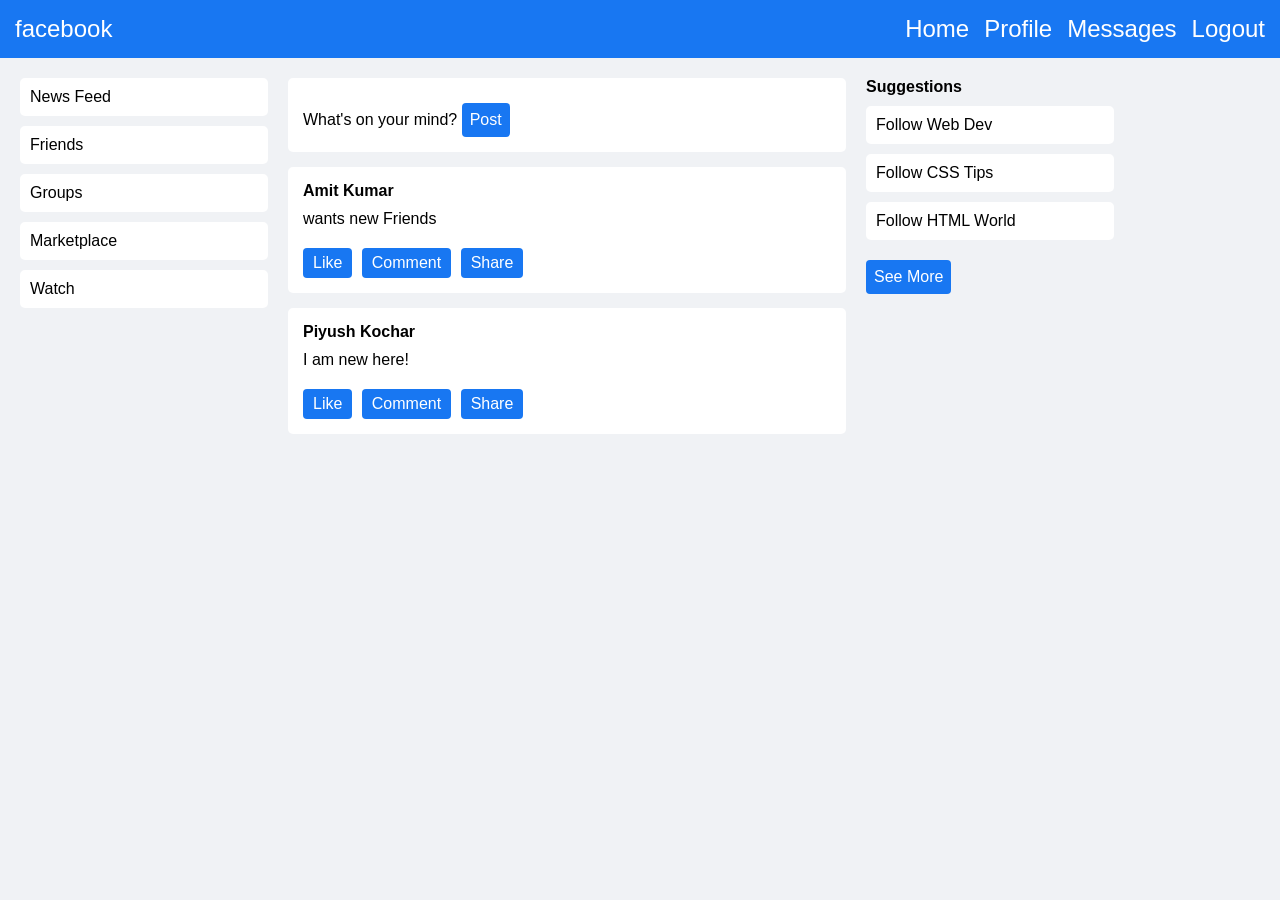
==== facebook/index.html @ 1290de61 "Add files via upload" ====
<!DOCTYPE html>
<html>
<head>
    <title>Facebook Style Page</title>
    <link rel="stylesheet" href="style.css">
</head>
<body>

    <!-- Top Header -->
    <div class="header">
        facebook
        <div class="nav">
            <div class="nav-item">Home</div>
            <div class="nav-item">Profile</div>
            <div class="nav-item">Messages</div>
            <div class="nav-item">Logout</div>
        </div>
    </div>

    <!-- Main Content -->
    <div class="main">

        <!-- Left Sidebar -->
        <div class="sidebar">
            <div class="side-item">News Feed</div>
            <div class="side-item">Friends</div>
            <div class="side-item">Groups</div>
            <div class="side-item">Marketplace</div>
            <div class="side-item">Watch</div>
        </div>

        <!-- Feed Section -->
        <div class="feed">

            <div class="status-box">
                What's on your mind?
                <div class="btn">Post</div>
            </div>

            <div class="post">
                <div class="username">Amit Kumar</div>
                <div class="content">wants new Friends</div>
                <div class="actions">
                    <div class="btn small">Like</div>
                    <div class="btn small">Comment</div>
                    <div class="btn small">Share</div>
                </div>
            </div>

            <div class="post">
                <div class="username">Piyush Kochar</div>
                <div class="content">I am new here! </div>
                <div class="actions">
                    <div class="btn small">Like</div>
                    <div class="btn small">Comment</div>
                    <div class="btn small">Share</div>
                </div>
            </div>

        </div>

        <!-- Right Sidebar -->
        <div class="rightbar">
            <div class="right-title">Suggestions</div>
            <div class="right-item">Follow Web Dev</div>
            <div class="right-item">Follow CSS Tips</div>
            <div class="right-item">Follow HTML World</div>
            <div class="btn">See More</div>
        </div>

    </div>


</body>
</html>
---- facebook/style.css ----
body {
    margin: 0;
    font-family: Arial, sans-serif;
    background-color: #f0f2f5;
}

/* Header */
.header {
    background-color: #1877f2;
    color: white;
    padding: 15px;
    font-size: 24px;
    display: flex;
    justify-content: space-between;
    align-items: center;
}

.nav {
    display: flex;
    gap: 15px;
}

.nav-item {
    cursor: pointer;
}

/* Main layout */
.main {
    display: flex;
    padding: 20px;
}

/* Left sidebar */
.sidebar {
    width: 20%;
}

.side-item {
    background: white;
    padding: 10px;
    margin-bottom: 10px;
    border-radius: 5px;
}

/* Feed */
.feed {
    width: 45%;
    margin: 0 20px;
}

.status-box {
    background: white;
    padding: 15px;
    border-radius: 5px;
    margin-bottom: 15px;
}

/* Posts */
.post {
    background: white;
    padding: 15px;
    border-radius: 5px;
    margin-bottom: 15px;
}

.username {
    font-weight: bold;
}

.content {
    margin: 10px 0;
}

/* Buttons */
.btn {
    background-color: #1877f2;
    color: white;
    padding: 8px;
    margin-top: 10px;
    display: inline-block;
    border-radius: 4px;
    text-align: center;
    cursor: pointer;
}

.small {
    padding: 6px 10px;
    margin-right: 5px;
}

.actions {
    margin-top: 10px;
}

/* Right sidebar */
.rightbar {
    width: 20%;
}

.right-title {
    font-weight: bold;
    margin-bottom: 10px;
}

.right-item {
    background: white;
    padding: 10px;
    margin-bottom: 10px;
    border-radius: 5px;
}

/* Footer */
.footer {
    background: #e4e6eb;
    text-align: center;
    padding: 10px;
    margin-top: 20px;
}
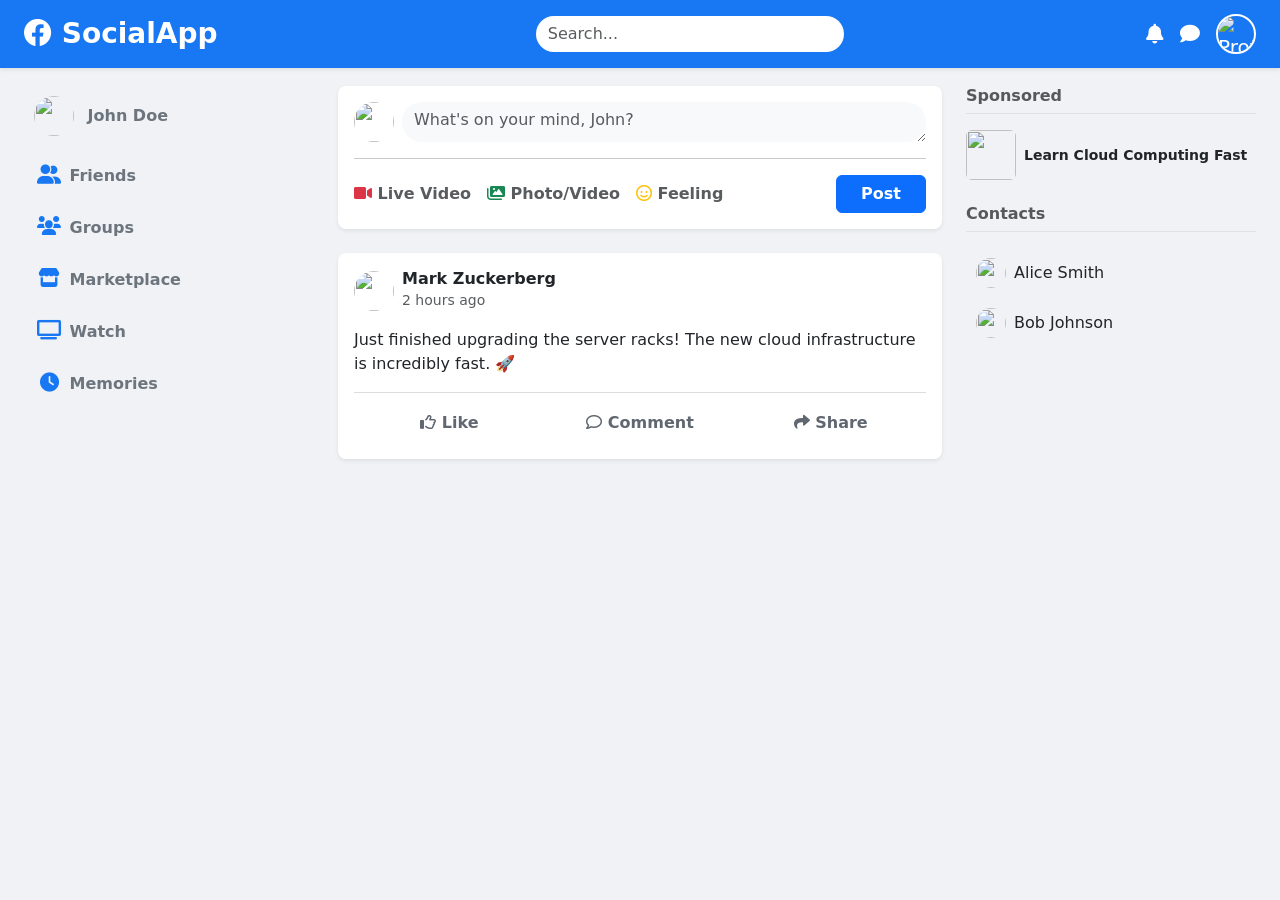
==== commit 16afbbfc: "Revamp Facebook-style page with Bootstrap and new layout Updated the HTML structure and styling for " ====
--- a/facebook/index.html
+++ b/facebook/index.html
@@ -1,75 +1,239 @@
 <!DOCTYPE html>
-<html>
+<html lang="en">
 <head>
-    <title>Facebook Style Page</title>
-    <link rel="stylesheet" href="style.css">
+    <meta charset="UTF-8">
+    <meta name="viewport" content="width=device-width, initial-scale=1.0">
+    <title>SocialApp - Feed</title>
+    <!-- Bootstrap 5 CSS -->
+    <link href="https://cdn.jsdelivr.net/npm/bootstrap@5.3.0/dist/css/bootstrap.min.css" rel="stylesheet">
+    <!-- FontAwesome for Icons -->
+    <link rel="stylesheet" href="https://cdnjs.cloudflare.com/ajax/libs/font-awesome/6.0.0/css/all.min.css">
+    
+    <!-- Custom CSS -->
+    <style>
+        body {
+            background-color: #f0f2f5; /* Official Facebook background color */
+            padding-top: 70px;
+        }
+        .navbar {
+            background-color: #1877f2; /* Official Facebook blue */
+        }
+        .sidebar-item {
+            padding: 10px;
+            border-radius: 8px;
+            cursor: pointer;
+            transition: background 0.2s;
+        }
+        .sidebar-item:hover {
+            background-color: #e4e6e9;
+        }
+        .sidebar-icon {
+            width: 30px;
+            text-align: center;
+            font-size: 1.2rem;
+            color: #1877f2;
+        }
+        .profile-pic {
+            width: 40px;
+            height: 40px;
+            border-radius: 50%;
+            object-fit: cover;
+        }
+        /* Using Flexbox for action buttons */
+        .post-actions {
+            display: flex;
+            justify-content: space-between;
+            border-top: 1px solid #ddd;
+            padding-top: 10px;
+            margin-top: 10px;
+        }
+        .action-btn {
+            flex: 1;
+            text-align: center;
+            padding: 8px;
+            border-radius: 5px;
+            cursor: pointer;
+            color: #606770;
+            font-weight: bold;
+        }
+        .action-btn:hover {
+            background-color: #f0f2f5;
+        }
+        .liked {
+            color: #1877f2;
+        }
+    </style>
 </head>
 <body>
 
-    <!-- Top Header -->
-    <div class="header">
-        facebook
-        <div class="nav">
-            <div class="nav-item">Home</div>
-            <div class="nav-item">Profile</div>
-            <div class="nav-item">Messages</div>
-            <div class="nav-item">Logout</div>
+    <!-- Top Navigation Bar -->
+    <nav class="navbar navbar-expand-lg navbar-dark fixed-top shadow-sm">
+        <div class="container-fluid px-4">
+            <a class="navbar-brand fw-bold fs-3" href="#"><i class="fab fa-facebook"></i> SocialApp</a>
+            
+            <form class="d-flex mx-auto w-25" onsubmit="event.preventDefault();">
+                <input class="form-control rounded-pill border-0" type="search" placeholder="Search...">
+            </form>
+
+            <div class="d-flex align-items-center text-white gap-3 fs-5">
+                <i class="fas fa-bell header-icon"></i>
+                <i class="fas fa-comment header-icon"></i>
+                <img src="https://ui-avatars.com/api/?name=User&background=fff&color=1877f2" class="profile-pic border border-2 border-white" alt="Profile">
+            </div>
+        </div>
+    </nav>
+
+    <!-- Main Grid Layout (2D CSS Grid via Bootstrap) -->
+    <div class="container-fluid px-4">
+        <div class="row">
+            
+            <!-- Left Sidebar (Navigation) -->
+            <div class="col-md-3 d-none d-md-block" style="height: calc(100vh - 70px); position: sticky; top: 70px;">
+                <div class="d-flex flex-column gap-2 mt-3 fw-bold text-secondary">
+                    <div class="sidebar-item"><img src="https://ui-avatars.com/api/?name=User&background=1877f2&color=fff" class="profile-pic me-2"> John Doe</div>
+                    <div class="sidebar-item"><i class="fas fa-user-friends sidebar-icon"></i> Friends</div>
+                    <div class="sidebar-item"><i class="fas fa-users sidebar-icon"></i> Groups</div>
+                    <div class="sidebar-item"><i class="fas fa-store sidebar-icon"></i> Marketplace</div>
+                    <div class="sidebar-item"><i class="fas fa-tv sidebar-icon"></i> Watch</div>
+                    <div class="sidebar-item"><i class="fas fa-clock sidebar-icon"></i> Memories</div>
+                </div>
+            </div>
+
+            <!-- Center Column (The Feed) -->
+            <div class="col-md-6 mt-3">
+                
+                <!-- Create Post Card -->
+                <div class="card shadow-sm border-0 mb-4 rounded-3">
+                    <div class="card-body">
+                        <div class="d-flex gap-2 mb-3">
+                            <img src="https://ui-avatars.com/api/?name=User&background=1877f2&color=fff" class="profile-pic">
+                            <!-- This textarea will be read by our JS DOM script -->
+                            <textarea id="postInput" class="form-control rounded-pill bg-light border-0" rows="1" placeholder="What's on your mind, John?"></textarea>
+                        </div>
+                        <hr>
+                        <div class="d-flex justify-content-between align-items-center">
+                            <div class="d-flex gap-3 text-muted fw-bold">
+                                <div><i class="fas fa-video text-danger"></i> Live Video</div>
+                                <div><i class="fas fa-images text-success"></i> Photo/Video</div>
+                                <div><i class="far fa-smile text-warning"></i> Feeling</div>
+                            </div>
+                            <button id="postBtn" class="btn btn-primary px-4 fw-bold">Post</button>
+                        </div>
+                    </div>
+                </div>
+
+                <!-- Feed Container (New posts go here) -->
+                <div id="feedContainer">
+                    
+                    <!-- Hardcoded Example Post -->
+                    <div class="card shadow-sm border-0 mb-4 rounded-3">
+                        <div class="card-body">
+                            <div class="d-flex align-items-center gap-2 mb-2">
+                                <img src="https://ui-avatars.com/api/?name=Mark&background=random" class="profile-pic">
+                                <div>
+                                    <h6 class="mb-0 fw-bold">Mark Zuckerberg</h6>
+                                    <small class="text-muted">2 hours ago</small>
+                                </div>
+                            </div>
+                            <p class="card-text mt-3">Just finished upgrading the server racks! The new cloud infrastructure is incredibly fast. 🚀</p>
+                            
+                            <!-- Flexbox layout for buttons -->
+                            <div class="post-actions">
+                                <div class="action-btn" onclick="toggleLike(this)"><i class="far fa-thumbs-up"></i> Like</div>
+                                <div class="action-btn"><i class="far fa-comment"></i> Comment</div>
+                                <div class="action-btn"><i class="fas fa-share"></i> Share</div>
+                            </div>
+                        </div>
+                    </div>
+
+                </div>
+            </div>
+
+            <!-- Right Sidebar (Contacts / Sponsored) -->
+            <div class="col-md-3 d-none d-md-block mt-3">
+                <h6 class="text-muted fw-bold mb-3 border-bottom pb-2">Sponsored</h6>
+                <div class="mb-4 d-flex align-items-center gap-2">
+                    <img src="https://images.unsplash.com/photo-1526304640581-d334cdbbf45e?w=100&h=100&fit=crop" class="rounded" width="50" height="50" style="object-fit: cover;">
+                    <small class="fw-bold">Learn Cloud Computing Fast</small>
+                </div>
+
+                <h6 class="text-muted fw-bold mb-3 border-bottom pb-2">Contacts</h6>
+                <div class="sidebar-item d-flex align-items-center gap-2">
+                    <img src="https://ui-avatars.com/api/?name=Alice&background=random" class="profile-pic" style="width:30px;height:30px;"> Alice Smith
+                </div>
+                <div class="sidebar-item d-flex align-items-center gap-2">
+                    <img src="https://ui-avatars.com/api/?name=Bob&background=random" class="profile-pic" style="width:30px;height:30px;"> Bob Johnson
+                </div>
+            </div>
+
         </div>
     </div>
 
-    <!-- Main Content -->
-    <div class="main">
-
-        <!-- Left Sidebar -->
-        <div class="sidebar">
-            <div class="side-item">News Feed</div>
-            <div class="side-item">Friends</div>
-            <div class="side-item">Groups</div>
-            <div class="side-item">Marketplace</div>
-            <div class="side-item">Watch</div>
-        </div>
-
-        <!-- Feed Section -->
-        <div class="feed">
-
-            <div class="status-box">
-                What's on your mind?
-                <div class="btn">Post</div>
-            </div>
-
-            <div class="post">
-                <div class="username">Amit Kumar</div>
-                <div class="content">wants new Friends</div>
-                <div class="actions">
-                    <div class="btn small">Like</div>
-                    <div class="btn small">Comment</div>
-                    <div class="btn small">Share</div>
-                </div>
-            </div>
-
-            <div class="post">
-                <div class="username">Piyush Kochar</div>
-                <div class="content">I am new here! </div>
-                <div class="actions">
-                    <div class="btn small">Like</div>
-                    <div class="btn small">Comment</div>
-                    <div class="btn small">Share</div>
-                </div>
-            </div>
-
-        </div>
-
-        <!-- Right Sidebar -->
-        <div class="rightbar">
-            <div class="right-title">Suggestions</div>
-            <div class="right-item">Follow Web Dev</div>
-            <div class="right-item">Follow CSS Tips</div>
-            <div class="right-item">Follow HTML World</div>
-            <div class="btn">See More</div>
-        </div>
-
-    </div>
-
-
+    <!-- JavaScript (Vanilla DOM Manipulation) -->
+    <script>
+        // 1. Element Selection
+        const postBtn = document.getElementById('postBtn');
+        const postInput = document.getElementById('postInput');
+        const feedContainer = document.getElementById('feedContainer');
+
+        // 2. Event Listening: Listen for the user to click the "Post" button
+        postBtn.addEventListener('click', function() {
+            
+            // Get the value of the textarea
+            const textContent = postInput.value.trim();
+            
+            // Stop if the input is empty
+            if (textContent === "") return; 
+
+            // 3. Element Creation (DOM Creation)
+            const newPost = document.createElement('div');
+            // 4. Style/Class Manipulation
+            newPost.className = 'card shadow-sm border-0 mb-4 rounded-3';
+            
+            // 5. Content Manipulation (Injecting HTML structure into the new tag)
+            newPost.innerHTML = `
+                <div class="card-body">
+                    <div class="d-flex align-items-center gap-2 mb-2">
+                        <img src="https://ui-avatars.com/api/?name=User&background=1877f2&color=fff" class="profile-pic">
+                        <div>
+                            <h6 class="mb-0 fw-bold">John Doe</h6>
+                            <small class="text-muted">Just now</small>
+                        </div>
+                    </div>
+                    <p class="card-text mt-3">${textContent}</p>
+                    <div class="post-actions">
+                        <div class="action-btn" onclick="toggleLike(this)"><i class="far fa-thumbs-up"></i> Like</div>
+                        <div class="action-btn"><i class="far fa-comment"></i> Comment</div>
+                        <div class="action-btn"><i class="fas fa-share"></i> Share</div>
+                    </div>
+                </div>
+            `;
+
+            // Insert the new post at the top of the feed (prepend)
+            feedContainer.prepend(newPost);
+
+            // Clear the textarea for the next post
+            postInput.value = '';
+        });
+
+        // Function to toggle the Like button color (Class Manipulation)
+        function toggleLike(element) {
+            // Toggles the "liked" CSS class on or off
+            element.classList.toggle('liked');
+            
+            // Change the icon from outline to solid based on the class
+            const icon = element.querySelector('i');
+            if(element.classList.contains('liked')) {
+                icon.classList.remove('far');
+                icon.classList.add('fas');
+            } else {
+                icon.classList.remove('fas');
+                icon.classList.add('far');
+            }
+        }
+    </script>
+
+    <!-- Bootstrap 5 JS Bundle -->
+    <script src="https://cdn.jsdelivr.net/npm/bootstrap@5.3.0/dist/js/bootstrap.bundle.min.js"></script>
 </body>
 </html>
